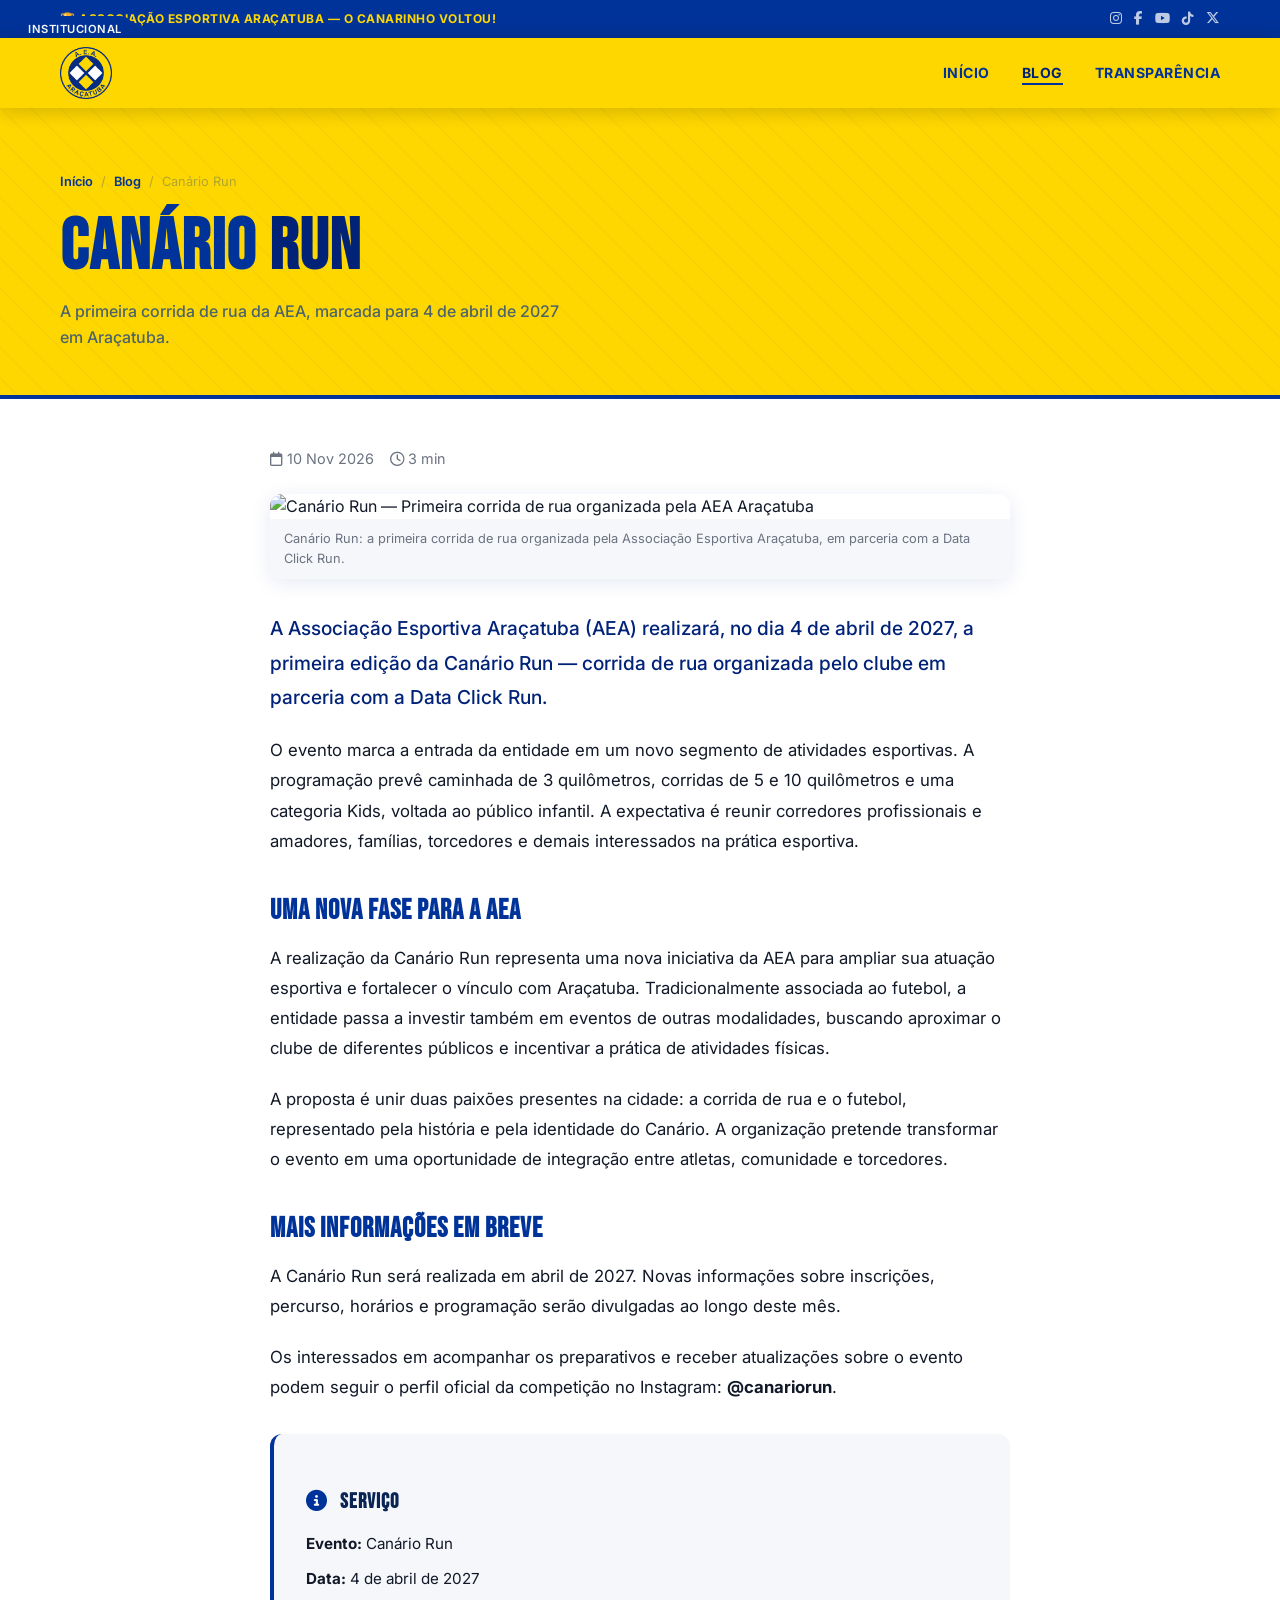
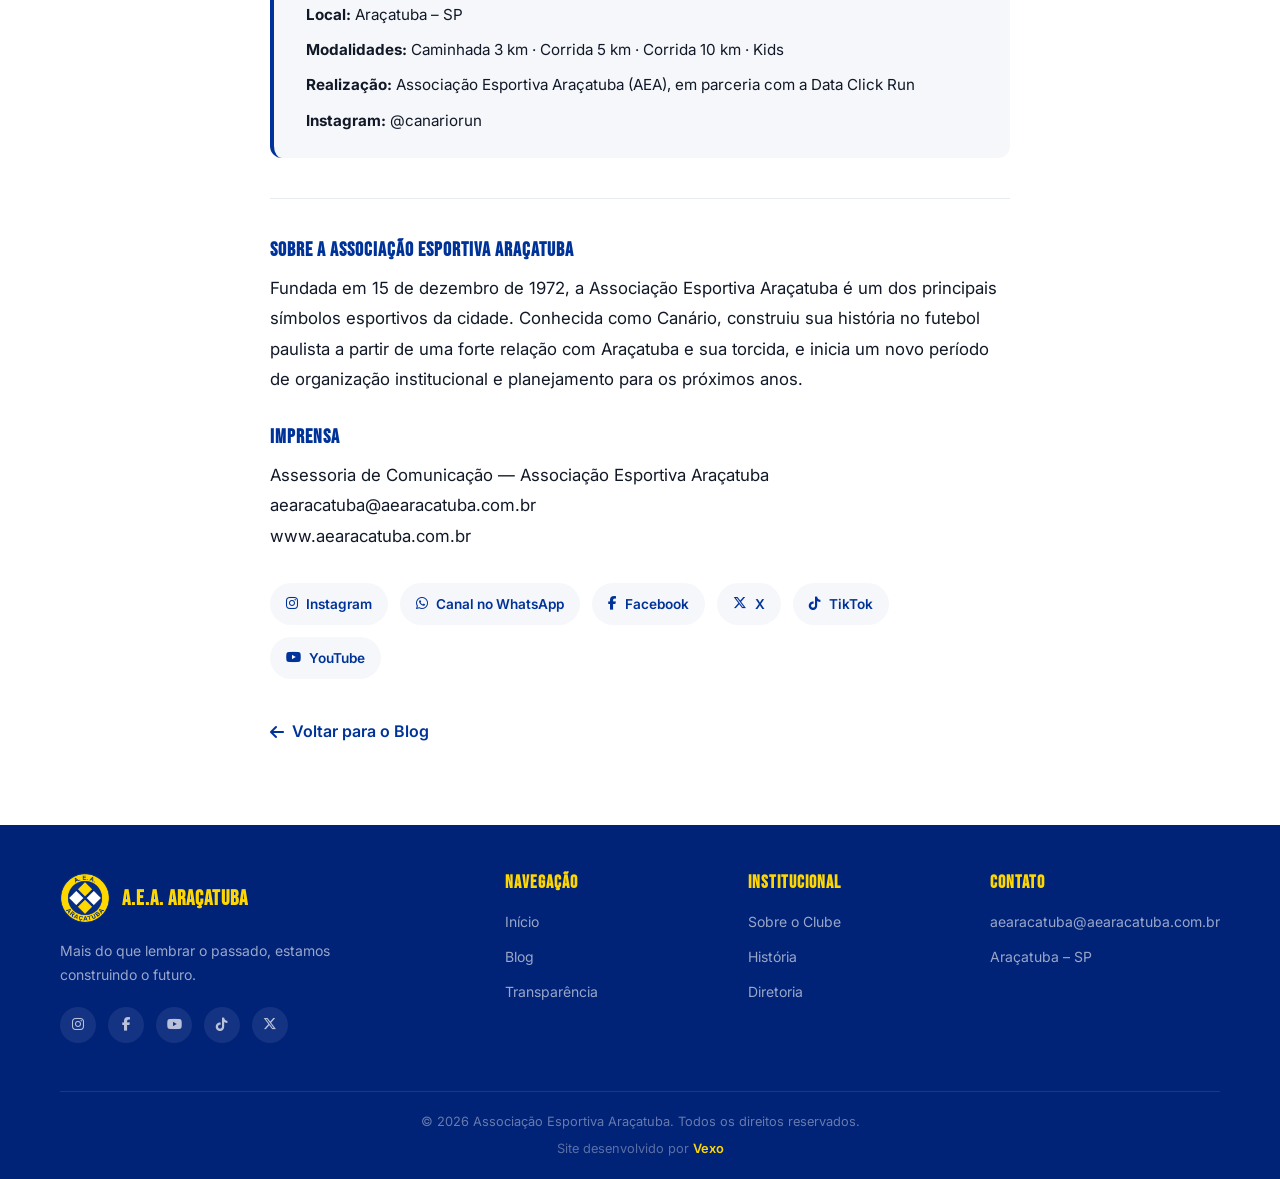
==== aea-canario-run-2027.html @ e13e762c "Add files via upload" ====
<!DOCTYPE html>
<html lang="pt-BR">
<head>
  <meta charset="UTF-8" />
  <meta name="viewport" content="width=device-width, initial-scale=1.0" />
  <title>AEA anuncia a Canário Run, primeira corrida de rua do clube, marcada para abril de 2027 – AEA Araçatuba</title>
  <meta name="description" content="A Associação Esportiva Araçatuba realizará, no dia 4 de abril de 2027, a primeira edição da Canário Run, corrida de rua organizada pelo clube em parceria com a Data Click Run." />
  <link rel="icon" type="image/png" href="assets/logo.png" />
  <link rel="stylesheet" href="css/style.css" />
  <link rel="stylesheet" href="https://cdnjs.cloudflare.com/ajax/libs/font-awesome/6.5.0/css/all.min.css" />

  <meta property="og:type" content="article" />
  <meta property="og:title" content="AEA anuncia a Canário Run, primeira corrida de rua do clube, marcada para abril de 2027" />
  <meta property="og:description" content="A Associação Esportiva Araçatuba realizará, no dia 4 de abril de 2027, a primeira edição da Canário Run, corrida de rua organizada pelo clube em parceria com a Data Click Run." />
  <meta property="og:image" content="assets/blog/canario-run-logo.webp" />
  <meta property="og:url" content="https://aearacatuba.com.br/aea-canario-run-2027.html" />
</head>
<body>

<div class="topbar">
  <div class="container">
    <p class="topbar-text">🏆 Associação Esportiva Araçatuba — O Canarinho Voltou!</p>
    <div class="social-links">
      <a href="https://www.instagram.com/aearacatubaofc/" target="_blank" rel="noopener" aria-label="Instagram"><i class="fab fa-instagram"></i></a>
      <a href="https://www.facebook.com/aearacatubaofc/" target="_blank" rel="noopener" aria-label="Facebook"><i class="fab fa-facebook-f"></i></a>
      <a href="https://www.youtube.com/@AEATVOficial" target="_blank" rel="noopener" aria-label="YouTube"><i class="fab fa-youtube"></i></a>
      <a href="https://www.tiktok.com/@aearacatubaofc" target="_blank" rel="noopener" aria-label="TikTok"><i class="fab fa-tiktok"></i></a>
      <a href="https://x.com/aearacatubaofc" target="_blank" rel="noopener" aria-label="X / Twitter"><i class="fab fa-x-twitter"></i></a>
    </div>
  </div>
</div>

<nav class="navbar">
  <div class="container nav-inner">
    <a href="index.html" class="nav-logo">
      <img src="assets/logo.png" alt="AEA Araçatuba" />
    </a>
    <ul class="nav-links">
      <li><a href="index.html">Início</a></li>
      <li><a href="blog.html" class="active">Blog</a></li>
      <li><a href="transparencia.html">Transparência</a></li>
    </ul>
    <button class="hamburger" aria-label="Menu">
      <span></span><span></span><span></span>
    </button>
  </div>
  <div class="mobile-nav">
    <div class="container">
      <a href="index.html">Início</a>
      <a href="blog.html">Blog</a>
      <a href="transparencia.html">Transparência</a>
    </div>
  </div>
</nav>

<div class="page-banner">
  <div class="page-banner-pattern"></div>
  <div class="container page-banner-content">
    <nav class="page-banner-breadcrumb" aria-label="Breadcrumb">
      <a href="index.html">Início</a>
      <span>/</span>
      <a href="blog.html">Blog</a>
      <span>/</span>
      <span>Canário Run</span>
    </nav>
    <h1>Canário <em>Run</em></h1>
    <p>A primeira corrida de rua da AEA, marcada para 4 de abril de 2027 em Araçatuba.</p>
  </div>
</div>

<div class="blog-post-page">
  <div class="container blog-post-layout">

    <article class="blog-post">

      <div class="blog-post-meta">
        <span class="blog-card-tag">Institucional</span>
        <span><i class="far fa-calendar"></i> 10 Nov 2026</span>
        <span><i class="far fa-clock"></i> 3 min</span>
      </div>

      <figure class="blog-post-cover">
        <img src="assets/blog/canario-run-logo.webp" alt="Canário Run — Primeira corrida de rua organizada pela AEA Araçatuba" />
        <figcaption>Canário Run: a primeira corrida de rua organizada pela Associação Esportiva Araçatuba, em parceria com a Data Click Run.</figcaption>
      </figure>

      <div class="blog-post-content">

        <p class="blog-post-lead">A Associação Esportiva Araçatuba (AEA) realizará, no dia 4 de abril de 2027, a primeira edição da Canário Run — corrida de rua organizada pelo clube em parceria com a Data Click Run.</p>

        <p>O evento marca a entrada da entidade em um novo segmento de atividades esportivas. A programação prevê caminhada de 3 quilômetros, corridas de 5 e 10 quilômetros e uma categoria Kids, voltada ao público infantil. A expectativa é reunir corredores profissionais e amadores, famílias, torcedores e demais interessados na prática esportiva.</p>

        <h2>Uma nova fase para a AEA</h2>

        <p>A realização da Canário Run representa uma nova iniciativa da AEA para ampliar sua atuação esportiva e fortalecer o vínculo com Araçatuba. Tradicionalmente associada ao futebol, a entidade passa a investir também em eventos de outras modalidades, buscando aproximar o clube de diferentes públicos e incentivar a prática de atividades físicas.</p>

        <p>A proposta é unir duas paixões presentes na cidade: a corrida de rua e o futebol, representado pela história e pela identidade do Canário. A organização pretende transformar o evento em uma oportunidade de integração entre atletas, comunidade e torcedores.</p>

        <h2>Mais informações em breve</h2>

        <p>A Canário Run será realizada em abril de 2027. Novas informações sobre inscrições, percurso, horários e programação serão divulgadas ao longo deste mês.</p>

        <p>Os interessados em acompanhar os preparativos e receber atualizações sobre o evento podem seguir o perfil oficial da competição no Instagram: <a href="https://www.instagram.com/canariorun/" target="_blank" rel="noopener"><strong>@canariorun</strong></a>.</p>

        <div style="margin: 2rem 0; padding: 1.5rem 2rem; background: var(--gray-light, #f4f4f8); border-left: 4px solid var(--blue, #0d3b8e); border-radius: var(--radius, 0.5rem);">
          <h3 style="font-family: 'Bebas Neue', sans-serif; font-size: 1.3rem; letter-spacing: 1px; margin-bottom: 1rem; color: var(--navy, #0a2454);"><i class="fas fa-info-circle" style="color: var(--blue, #0d3b8e); margin-right: 0.5rem;"></i> Serviço</h3>
          <ul style="list-style: none; padding: 0; margin: 0; display: flex; flex-direction: column; gap: 0.5rem; font-size: 0.95rem;">
            <li><strong>Evento:</strong> Canário Run</li>
            <li><strong>Data:</strong> 4 de abril de 2027</li>
            <li><strong>Local:</strong> Araçatuba – SP</li>
            <li><strong>Modalidades:</strong> Caminhada 3 km &middot; Corrida 5 km &middot; Corrida 10 km &middot; Kids</li>
            <li><strong>Realização:</strong> Associação Esportiva Araçatuba (AEA), em parceria com a Data Click Run</li>
            <li><strong>Instagram:</strong> <a href="https://www.instagram.com/canariorun/" target="_blank" rel="noopener">@canariorun</a></li>
          </ul>
        </div>

        <hr class="blog-post-divider" />

        <h3>Sobre a Associação Esportiva Araçatuba</h3>
        <p>Fundada em 15 de dezembro de 1972, a Associação Esportiva Araçatuba é um dos principais símbolos esportivos da cidade. Conhecida como Canário, construiu sua história no futebol paulista a partir de uma forte relação com Araçatuba e sua torcida, e inicia um novo período de organização institucional e planejamento para os próximos anos.</p>

        <h3>Imprensa</h3>
        <p>Assessoria de Comunicação — Associação Esportiva Araçatuba<br />
        <a href="mailto:aearacatuba@aearacatuba.com.br">aearacatuba@aearacatuba.com.br</a><br />
        <a href="https://www.aearacatuba.com.br" target="_blank" rel="noopener">www.aearacatuba.com.br</a></p>

        <div class="blog-post-social">
          <a href="https://www.instagram.com/aearacatubaofc/" target="_blank" rel="noopener"><i class="fab fa-instagram"></i> Instagram</a>
          <a href="https://whatsapp.com/channel/0029VbDa82U59PwUUMf97y1V" target="_blank" rel="noopener"><i class="fab fa-whatsapp"></i> Canal no WhatsApp</a>
          <a href="https://www.facebook.com/aearacatubaofc/" target="_blank" rel="noopener"><i class="fab fa-facebook-f"></i> Facebook</a>
          <a href="https://x.com/aearacatubaofc" target="_blank" rel="noopener"><i class="fab fa-x-twitter"></i> X</a>
          <a href="https://www.tiktok.com/@aearacatubaofc" target="_blank" rel="noopener"><i class="fab fa-tiktok"></i> TikTok</a>
          <a href="https://www.youtube.com/@AEATVOficial" target="_blank" rel="noopener"><i class="fab fa-youtube"></i> YouTube</a>
        </div>

      </div>

      <a href="blog.html" class="blog-post-back"><i class="fas fa-arrow-left"></i> Voltar para o Blog</a>

    </article>

  </div>
</div>

<footer class="footer">
  <div class="container">
    <div class="footer-top">
      <div class="footer-brand">
        <div class="footer-brand-logo">
          <img src="assets/logo.png" alt="Logo AEA" />
          <strong>A.E.A. Araçatuba</strong>
        </div>
        <p>Mais do que lembrar o passado, estamos construindo o futuro.</p>
        <div class="footer-social">
          <a href="https://www.instagram.com/aearacatubaofc/" target="_blank" rel="noopener" aria-label="Instagram"><i class="fab fa-instagram"></i></a>
          <a href="https://www.facebook.com/aearacatubaofc/" target="_blank" rel="noopener" aria-label="Facebook"><i class="fab fa-facebook-f"></i></a>
          <a href="https://www.youtube.com/@AEATVOficial" target="_blank" rel="noopener" aria-label="YouTube"><i class="fab fa-youtube"></i></a>
          <a href="https://www.tiktok.com/@aearacatubaofc" target="_blank" rel="noopener" aria-label="TikTok"><i class="fab fa-tiktok"></i></a>
          <a href="https://x.com/aearacatubaofc" target="_blank" rel="noopener" aria-label="X"><i class="fab fa-x-twitter"></i></a>
        </div>
      </div>
      <div class="footer-col">
        <h4>Navegação</h4>
        <ul>
          <li><a href="index.html">Início</a></li>
          <li><a href="blog.html">Blog</a></li>
          <li><a href="transparencia.html">Transparência</a></li>
        </ul>
      </div>
      <div class="footer-col">
        <h4>Institucional</h4>
        <ul>
          <li><a href="#">Sobre o Clube</a></li>
          <li><a href="#">História</a></li>
          <li><a href="#">Diretoria</a></li>
        </ul>
      </div>
      <div class="footer-col">
        <h4>Contato</h4>
        <ul>
          <li><a href="mailto:aearacatuba@aearacatuba.com.br">aearacatuba@aearacatuba.com.br</a></li>
          <li><a href="#">Araçatuba – SP</a></li>
        </ul>
      </div>
    </div>
    <div class="footer-bottom">
      <p>© 2026 Associação Esportiva Araçatuba. Todos os direitos reservados.</p>
      <p class="vexo-credit">Site desenvolvido por <a href="https://byvexo.com.br/" target="_blank" rel="noopener">Vexo</a></p>
    </div>
  </div>
</footer>

<script src="js/main.js"></script>
</body>
</html>
---- css/style.css ----
/* ============================================================
   AEA – Associação Esportiva Araçatuba
   Mobile-first stylesheet — yellow-dominant theme
   ============================================================ */

@import url('https://fonts.googleapis.com/css2?family=Bebas+Neue&family=Inter:wght@400;500;600;700&display=swap');

/* ── Variables ─────────────────────────────────────────────── */
:root {
  --yellow: #FFD700;
  --yellow-dark: #e6c200;
  --yellow-light: #fff3b0;
  --blue: #003399;
  --blue-dark: #002277;
  --blue-light: #0044cc;
  --white: #ffffff;
  --gray-light: #f5f7fa;
  --gray: #e8ecf0;
  --text: #111827;
  --text-muted: #6b7280;
  --radius: 12px;
  --radius-sm: 6px;
  --shadow: 0 4px 20px rgba(0,51,153,0.10);
  --shadow-lg: 0 8px 40px rgba(0,51,153,0.18);
  --transition: 0.25s ease;
}

/* ── Reset ─────────────────────────────────────────────────── */
*, *::before, *::after { box-sizing: border-box; margin: 0; padding: 0; }
html { scroll-behavior: smooth; font-size: 16px; }
body {
  font-family: 'Inter', sans-serif;
  color: var(--text);
  background: var(--white);
  line-height: 1.6;
  overflow-x: hidden;
}
img { max-width: 100%; display: block; }
a { text-decoration: none; color: inherit; }
ul { list-style: none; }
button { cursor: pointer; border: none; background: none; font-family: inherit; }

/* ── Typography ────────────────────────────────────────────── */
h1, h2, h3, h4 {
  font-family: 'Bebas Neue', sans-serif;
  letter-spacing: 1px;
  line-height: 1.1;
}

/* ── Utilities ─────────────────────────────────────────────── */
.container { width: 100%; max-width: 1200px; margin: 0 auto; padding: 0 1.25rem; }

.section-title {
  font-family: 'Bebas Neue', sans-serif;
  font-size: clamp(2rem, 5vw, 3rem);
  color: var(--blue);
  position: relative;
  display: inline-block;
}
.section-title::after {
  content: '';
  display: block;
  width: 60px;
  height: 4px;
  background: var(--yellow);
  margin-top: 8px;
  border-radius: 2px;
}
.section-title.light { color: var(--white); }
.section-title.light::after { background: var(--yellow); }
.section-title.on-yellow { color: var(--blue); }
.section-title.on-yellow::after { background: var(--blue); }

.btn {
  display: inline-flex;
  align-items: center;
  gap: 0.5rem;
  padding: 0.75rem 1.75rem;
  border-radius: var(--radius-sm);
  font-weight: 700;
  font-size: 0.875rem;
  letter-spacing: 0.5px;
  text-transform: uppercase;
  transition: all var(--transition);
}
.btn-blue {
  background: var(--blue);
  color: var(--white);
}
.btn-blue:hover { background: var(--blue-dark); transform: translateY(-2px); box-shadow: 0 6px 20px rgba(0,51,153,0.3); }
.btn-outline-blue {
  border: 2px solid var(--blue);
  color: var(--blue);
  background: transparent;
}
.btn-outline-blue:hover { background: var(--blue); color: var(--white); transform: translateY(-2px); }
.btn-yellow {
  background: var(--yellow);
  color: var(--blue);
}
.btn-yellow:hover { background: var(--yellow-dark); transform: translateY(-2px); box-shadow: 0 6px 20px rgba(255,215,0,0.4); }
.btn-outline-white {
  border: 2px solid rgba(255,255,255,0.6);
  color: var(--white);
  background: transparent;
}
.btn-outline-white:hover { background: rgba(255,255,255,0.15); border-color: var(--white); }

/* ── Top Bar ───────────────────────────────────────────────── */
.topbar {
  background: var(--blue);
  padding: 0.5rem 0;
  display: none;
}
.topbar .container {
  display: flex;
  align-items: center;
  justify-content: space-between;
  gap: 1rem;
}
.topbar-text {
  font-size: 0.75rem;
  font-weight: 700;
  color: var(--yellow);
  text-transform: uppercase;
  letter-spacing: 0.5px;
}
.social-links { display: flex; gap: 0.75rem; }
.social-links a {
  color: rgba(255,255,255,0.75);
  font-size: 0.85rem;
  transition: color var(--transition);
}
.social-links a:hover { color: var(--yellow); }
@media (min-width: 768px) { .topbar { display: block; } }

/* ── Navigation ────────────────────────────────────────────── */
.navbar {
  background: var(--yellow);
  position: sticky;
  top: 0;
  z-index: 1000;
  box-shadow: 0 2px 20px rgba(0,51,153,0.15);
}
.nav-inner {
  display: flex;
  align-items: center;
  justify-content: space-between;
  height: 70px;
}
.nav-logo {
  display: flex;
  align-items: center;
  gap: 0.5rem;
}
.nav-logo img {
  height: 52px;
  width: 52px;
  object-fit: contain;
  flex-shrink: 0;
}
.nav-links {
  display: none;
  align-items: center;
  gap: 2rem;
}
.nav-links a {
  color: var(--blue);
  font-weight: 700;
  font-size: 0.875rem;
  text-transform: uppercase;
  letter-spacing: 0.5px;
  transition: color var(--transition);
  position: relative;
  padding-bottom: 2px;
}
.nav-links a::after {
  content: '';
  position: absolute;
  bottom: -2px;
  left: 0;
  width: 0;
  height: 2px;
  background: var(--blue);
  transition: width var(--transition);
}
.nav-links a:hover::after, .nav-links a.active::after { width: 100%; }
.nav-links a.active { color: var(--blue-dark); }

.hamburger {
  display: flex;
  flex-direction: column;
  gap: 5px;
  padding: 8px;
  cursor: pointer;
}
.hamburger span {
  display: block;
  width: 24px;
  height: 2px;
  background: var(--blue);
  border-radius: 2px;
  transition: all var(--transition);
}
.hamburger.open span:nth-child(1) { transform: translateY(7px) rotate(45deg); }
.hamburger.open span:nth-child(2) { opacity: 0; }
.hamburger.open span:nth-child(3) { transform: translateY(-7px) rotate(-45deg); }

.mobile-nav {
  display: none;
  background: var(--yellow-dark);
  padding: 0.5rem 0;
  border-top: 2px solid var(--blue);
}
.mobile-nav.open { display: block; }
.mobile-nav a {
  display: block;
  color: var(--blue);
  font-weight: 700;
  font-size: 0.9rem;
  text-transform: uppercase;
  letter-spacing: 0.5px;
  padding: 0.875rem 1.25rem;
  border-bottom: 1px solid rgba(0,51,153,0.1);
  transition: all var(--transition);
}
.mobile-nav a:last-child { border-bottom: none; }
.mobile-nav a:hover, .mobile-nav a.active {
  color: var(--blue-dark);
  padding-left: 2rem;
  background: rgba(0,51,153,0.05);
}

@media (min-width: 768px) {
  .nav-links { display: flex; }
  .hamburger { display: none; }
}

/* ── Hero ──────────────────────────────────────────────────── */
.hero {
  position: relative;
  min-height: 100svh;
  display: flex;
  align-items: center;
  background: var(--yellow);
  overflow: hidden;
}
.hero-bg {
  position: absolute;
  inset: 0;
  background:
    radial-gradient(ellipse at 80% 40%, rgba(0,51,153,0.08) 0%, transparent 55%),
    radial-gradient(ellipse at 10% 90%, rgba(0,34,119,0.05) 0%, transparent 50%),
    var(--yellow);
}
.hero-pattern {
  position: absolute;
  inset: 0;
  background-image:
    repeating-linear-gradient(45deg, rgba(0,51,153,0.04) 0, rgba(0,51,153,0.04) 1px, transparent 1px, transparent 50%);
  background-size: 30px 30px;
}
.hero-shape-1 {
  position: absolute;
  right: -60px;
  top: 50%;
  transform: translateY(-50%) rotate(45deg);
  width: clamp(300px, 45vw, 550px);
  height: clamp(300px, 45vw, 550px);
  background: var(--blue);
  opacity: 0.08;
  border-radius: 50px;
}
.hero-shape-2 {
  position: absolute;
  right: 80px;
  top: 50%;
  transform: translateY(-50%) rotate(45deg);
  width: clamp(180px, 28vw, 320px);
  height: clamp(180px, 28vw, 320px);
  background: var(--blue);
  opacity: 0.05;
  border-radius: 30px;
}
.hero-content {
  position: relative;
  z-index: 2;
  padding-top: 3rem;
  padding-bottom: 5rem;
}
.hero-badge {
  display: inline-flex;
  align-items: center;
  gap: 0.5rem;
  background: rgba(0,51,153,0.12);
  border: 1px solid rgba(0,51,153,0.25);
  border-radius: 100px;
  padding: 0.35rem 1rem;
  margin-bottom: 1.5rem;
}
.hero-badge span {
  font-size: 0.75rem;
  font-weight: 700;
  color: var(--blue);
  text-transform: uppercase;
  letter-spacing: 1px;
}
.hero-badge-dot {
  width: 6px;
  height: 6px;
  background: var(--blue);
  border-radius: 50%;
  animation: pulse 2s infinite;
}
@keyframes pulse {
  0%, 100% { opacity: 1; transform: scale(1); }
  50% { opacity: 0.4; transform: scale(1.4); }
}
.hero h1 {
  font-size: clamp(3.5rem, 11vw, 7.5rem);
  color: var(--blue);
  line-height: 0.92;
  margin-bottom: 1.5rem;
}
.hero h1 em {
  color: var(--blue-dark);
  font-style: normal;
  display: block;
}
.hero-sub {
  font-size: clamp(1rem, 2.5vw, 1.2rem);
  color: rgba(0,51,153,0.75);
  max-width: 480px;
  margin-bottom: 2.5rem;
  font-weight: 500;
  line-height: 1.6;
}
.hero-ctas {
  display: flex;
  flex-wrap: wrap;
  gap: 1rem;
  align-items: center;
}
.hero-logo-float {
  position: absolute;
  right: 5%;
  top: 50%;
  transform: translateY(-50%);
  width: clamp(200px, 32vw, 380px);
  opacity: 0.12;
  display: none;
  animation: floatLogo 4s ease-in-out infinite;
  filter: brightness(0) saturate(100%) invert(13%) sepia(99%) saturate(1200%) hue-rotate(220deg);
}
@keyframes floatLogo {
  0%, 100% { transform: translateY(-50%) translateY(0px); }
  50% { transform: translateY(-50%) translateY(-14px); }
}
.hero-scroll {
  position: absolute;
  bottom: 2rem;
  left: 50%;
  transform: translateX(-50%);
  display: flex;
  flex-direction: column;
  align-items: center;
  gap: 0.5rem;
  color: rgba(0,51,153,0.4);
  font-size: 0.7rem;
  text-transform: uppercase;
  letter-spacing: 1px;
  font-weight: 700;
}
.hero-scroll-line {
  width: 1px;
  height: 40px;
  background: linear-gradient(to bottom, rgba(0,51,153,0.5), transparent);
  animation: scrollDown 2s ease-in-out infinite;
}
@keyframes scrollDown {
  0%, 100% { transform: scaleY(1); opacity: 1; }
  50% { transform: scaleY(0.5); opacity: 0.4; }
}
.hero-title-last {
  display: inline-flex;
  align-items: center;
  gap: 0.5rem;
  line-height: 1;
}
.hero-mascot {
  display: inline-block;
  width: 80px;
  height: 80px;
  object-fit: contain;
  vertical-align: middle;
  margin-left: 0.6rem;
  margin-bottom: 0;
  animation: pulsemascot 1.8s ease-in-out infinite;
  flex-shrink: 0;
}
@keyframes pulsemascot {
  0%, 100% { transform: scale(1); }
  50% { transform: scale(1.12); }
}

@media (min-width: 768px) {
  .hero-logo-float { display: block; }
  .hero-mascot { width: 100px; height: 100px; }
}

/* Gallery real images */
.gallery-item img {
  position: absolute;
  inset: 0;
  width: 100%;
  height: 100%;
  object-fit: cover;
  transition: transform 0.4s ease;
}
.gallery-item:hover img { transform: scale(1.04); }

/* ── Section spacing ───────────────────────────────────────── */
section { padding: 5rem 0; }

/* ── Gallery ───────────────────────────────────────────────── */
.gallery { background: var(--gray-light); }
.gallery-header {
  display: flex;
  align-items: flex-end;
  justify-content: space-between;
  flex-wrap: wrap;
  gap: 1rem;
  margin-bottom: 2.5rem;
}
.gallery-grid {
  display: grid;
  grid-template-columns: repeat(2, 1fr);
  gap: 0.75rem;
}
.gallery-item {
  position: relative;
  border-radius: var(--radius);
  overflow: hidden;
  aspect-ratio: 4/3;
  background: var(--blue);
  cursor: pointer;
}
.gallery-item:first-child {
  grid-column: span 2;
  aspect-ratio: 16/9;
}
.gallery-placeholder {
  position: absolute;
  inset: 0;
  display: flex;
  flex-direction: column;
  align-items: center;
  justify-content: center;
  gap: 0.75rem;
  background: linear-gradient(135deg, var(--blue) 0%, var(--blue-dark) 100%);
}
.gallery-placeholder svg { opacity: 0.3; }
.gallery-placeholder span {
  font-size: 0.75rem;
  color: rgba(255,255,255,0.4);
  font-weight: 600;
  text-transform: uppercase;
  letter-spacing: 0.5px;
}
.gallery-overlay {
  position: absolute;
  inset: 0;
  background: linear-gradient(to top, rgba(255,215,0,0.9) 0%, transparent 60%);
  opacity: 0;
  transition: opacity var(--transition);
  display: flex;
  align-items: flex-end;
  padding: 1.25rem;
}
.gallery-item:hover .gallery-overlay { opacity: 1; }
.gallery-overlay-text {
  color: var(--blue);
  font-family: 'Bebas Neue', sans-serif;
  letter-spacing: 1px;
  font-size: 1.1rem;
}

@media (min-width: 768px) {
  .gallery-grid {
    grid-template-columns: repeat(3, 1fr);
    gap: 1rem;
  }
  .gallery-item:first-child { grid-column: span 2; }
}

/* ── Blog Section ──────────────────────────────────────────── */
.blog-section { background: var(--white); }
.section-header {
  display: flex;
  align-items: flex-end;
  justify-content: space-between;
  flex-wrap: wrap;
  gap: 1rem;
  margin-bottom: 2.5rem;
}
.blog-grid {
  display: grid;
  grid-template-columns: 1fr;
  gap: 1.5rem;
}
.blog-card {
  background: var(--white);
  border-radius: var(--radius);
  overflow: hidden;
  box-shadow: var(--shadow);
  transition: transform var(--transition), box-shadow var(--transition);
  border: 1px solid var(--gray);
}
.blog-card:hover {
  transform: translateY(-4px);
  box-shadow: var(--shadow-lg);
}
.blog-card-img {
  height: 200px;
  background: linear-gradient(135deg, var(--blue) 0%, var(--blue-dark) 100%);
  position: relative;
  overflow: hidden;
}
.blog-card-img-placeholder {
  position: absolute;
  inset: 0;
  display: flex;
  align-items: center;
  justify-content: center;
}
.blog-card-img-placeholder svg { opacity: 0.2; }
.blog-card-tag {
  position: absolute;
  top: 1rem;
  left: 1rem;
  background: var(--yellow);
  color: var(--blue);
  font-size: 0.7rem;
  font-weight: 800;
  text-transform: uppercase;
  letter-spacing: 0.5px;
  padding: 0.25rem 0.6rem;
  border-radius: 4px;
}
.blog-card-body { padding: 1.25rem; }
.blog-card-meta {
  display: flex;
  align-items: center;
  gap: 0.75rem;
  margin-bottom: 0.75rem;
  font-size: 0.8rem;
  color: var(--text-muted);
  flex-wrap: wrap;
}
.blog-card-meta span { display: flex; align-items: center; gap: 0.3rem; }
.blog-card h3 {
  font-family: 'Bebas Neue', sans-serif;
  font-size: 1.4rem;
  color: var(--blue);
  margin-bottom: 0.5rem;
  letter-spacing: 0.5px;
  line-height: 1.2;
}
.blog-card p {
  font-size: 0.875rem;
  color: var(--text-muted);
  line-height: 1.6;
  margin-bottom: 1rem;
  display: -webkit-box;
  -webkit-line-clamp: 3;
  -webkit-box-orient: vertical;
  overflow: hidden;
}
.blog-card-link {
  display: inline-flex;
  align-items: center;
  gap: 0.4rem;
  font-size: 0.8rem;
  font-weight: 700;
  color: var(--blue);
  text-transform: uppercase;
  letter-spacing: 0.5px;
  transition: gap var(--transition), color var(--transition);
}
.blog-card-link:hover { gap: 0.75rem; color: var(--blue-light); }

@media (min-width: 640px) { .blog-grid { grid-template-columns: repeat(2, 1fr); } }
@media (min-width: 1024px) { .blog-grid { grid-template-columns: repeat(3, 1fr); } }

/* ── Transparency Section (home) ───────────────────────────── */
.transparency-section {
  background: var(--blue);
  position: relative;
  overflow: hidden;
}
.transparency-section::before {
  content: '';
  position: absolute;
  top: -100px;
  right: -100px;
  width: 400px;
  height: 400px;
  border-radius: 50%;
  background: rgba(255,215,0,0.06);
}
.transparency-section::after {
  content: '';
  position: absolute;
  bottom: -60px;
  left: -60px;
  width: 250px;
  height: 250px;
  border-radius: 50%;
  background: rgba(255,215,0,0.04);
}
.transparency-inner {
  position: relative;
  z-index: 1;
  display: grid;
  grid-template-columns: 1fr;
  gap: 3rem;
  align-items: center;
}
.transparency-text p {
  color: rgba(255,255,255,0.75);
  font-size: 1rem;
  margin-top: 1rem;
  margin-bottom: 2rem;
  max-width: 480px;
}
.transparency-cards {
  display: grid;
  grid-template-columns: 1fr;
  gap: 1rem;
}
.transparency-card {
  background: rgba(255,255,255,0.07);
  border: 1px solid rgba(255,215,0,0.2);
  border-radius: var(--radius);
  padding: 1.25rem;
  display: flex;
  align-items: flex-start;
  gap: 1rem;
  transition: all var(--transition);
}
.transparency-card:hover {
  background: rgba(255,255,255,0.12);
  border-color: rgba(255,215,0,0.4);
  transform: translateX(4px);
}
.transparency-card-icon {
  width: 44px;
  height: 44px;
  background: var(--yellow);
  border-radius: var(--radius-sm);
  display: flex;
  align-items: center;
  justify-content: center;
  flex-shrink: 0;
  color: var(--blue);
  font-size: 1.1rem;
}
.transparency-card-text strong {
  display: block;
  color: var(--white);
  font-size: 0.9rem;
  font-weight: 700;
  margin-bottom: 0.25rem;
}
.transparency-card-text span {
  font-size: 0.8rem;
  color: rgba(255,255,255,0.55);
  line-height: 1.4;
}

@media (min-width: 640px) { .transparency-cards { grid-template-columns: repeat(2, 1fr); } }
@media (min-width: 1024px) { .transparency-inner { grid-template-columns: 1fr 1fr; } }

/* ── Footer ────────────────────────────────────────────────── */
.footer {
  background: var(--blue-dark);
  color: var(--white);
  padding: 3rem 0 0;
}
.footer-top {
  display: grid;
  grid-template-columns: 1fr;
  gap: 2.5rem;
  padding-bottom: 3rem;
  border-bottom: 1px solid rgba(255,255,255,0.1);
}
.footer-brand { max-width: 300px; }
.footer-brand-logo {
  display: flex;
  align-items: center;
  gap: 0.75rem;
  margin-bottom: 1rem;
}
.footer-brand-logo img { height: 50px; width: 50px; object-fit: contain; }
.footer-brand-logo strong {
  font-family: 'Bebas Neue', sans-serif;
  font-size: 1.3rem;
  color: var(--yellow);
  letter-spacing: 1px;
}
.footer-brand p {
  font-size: 0.875rem;
  color: rgba(255,255,255,0.6);
  line-height: 1.7;
  margin-bottom: 1.25rem;
}
.footer-social { display: flex; gap: 0.75rem; }
.footer-social a {
  width: 36px;
  height: 36px;
  background: rgba(255,255,255,0.08);
  border-radius: 50%;
  display: flex;
  align-items: center;
  justify-content: center;
  color: rgba(255,255,255,0.7);
  font-size: 0.85rem;
  transition: all var(--transition);
}
.footer-social a:hover { background: var(--yellow); color: var(--blue); }
.footer-col h4 {
  font-family: 'Bebas Neue', sans-serif;
  font-size: 1.1rem;
  color: var(--yellow);
  letter-spacing: 1px;
  margin-bottom: 1rem;
}
.footer-col ul li { margin-bottom: 0.6rem; }
.footer-col ul li a {
  font-size: 0.875rem;
  color: rgba(255,255,255,0.6);
  transition: color var(--transition);
}
.footer-col ul li a:hover { color: var(--yellow); }
.footer-bottom {
  padding: 1.25rem 0;
  display: flex;
  flex-direction: column;
  align-items: center;
  gap: 0.4rem;
  text-align: center;
}
.footer-bottom p {
  font-size: 0.8rem;
  color: rgba(255,255,255,0.4);
}
.footer-bottom .vexo-credit {
  font-size: 0.8rem;
  color: rgba(255,255,255,0.35);
}
.footer-bottom .vexo-credit a {
  color: var(--yellow);
  font-weight: 600;
  transition: opacity var(--transition);
}
.footer-bottom .vexo-credit a:hover { opacity: 0.8; }

@media (min-width: 640px) { .footer-top { grid-template-columns: repeat(2, 1fr); } }
@media (min-width: 1024px) { .footer-top { grid-template-columns: 2fr 1fr 1fr 1fr; } }

/* ── Page Banner ───────────────────────────────────────────── */
.page-banner {
  background: var(--yellow);
  padding: 4rem 0 3rem;
  position: relative;
  overflow: hidden;
}
.page-banner::after {
  content: '';
  position: absolute;
  bottom: 0;
  left: 0;
  right: 0;
  height: 4px;
  background: var(--blue);
}
.page-banner-pattern {
  position: absolute;
  inset: 0;
  background-image: repeating-linear-gradient(45deg, rgba(0,51,153,0.04) 0, rgba(0,51,153,0.04) 1px, transparent 1px, transparent 50%);
  background-size: 30px 30px;
}
.page-banner-content { position: relative; z-index: 1; }
.page-banner-breadcrumb {
  display: flex;
  align-items: center;
  gap: 0.5rem;
  margin-bottom: 1rem;
  font-size: 0.8rem;
  color: rgba(0,51,153,0.5);
}
.page-banner-breadcrumb a { color: var(--blue); font-weight: 600; }
.page-banner-breadcrumb span { color: rgba(0,51,153,0.3); }
.page-banner h1 { font-size: clamp(2.5rem, 6vw, 4.5rem); color: var(--blue); }
.page-banner h1 em { color: var(--blue-dark); font-style: normal; }
.page-banner p {
  color: rgba(0,51,153,0.7);
  font-size: 1rem;
  margin-top: 0.75rem;
  max-width: 500px;
  font-weight: 500;
}

.blog-page-grid { padding: 4rem 0; }
.blog-page-grid .blog-grid { gap: 2rem; }

/* ── Transparency Page ─────────────────────────────────────── */
.transp-content { padding: 4rem 0; }
.transp-intro { max-width: 700px; margin-bottom: 3rem; }
.transp-intro p {
  color: var(--text-muted);
  font-size: 1rem;
  line-height: 1.8;
  margin-top: 1rem;
}
.transp-categories {
  display: grid;
  grid-template-columns: 1fr;
  gap: 1.5rem;
  margin-bottom: 3rem;
}
.transp-category {
  border: 1px solid var(--gray);
  border-radius: var(--radius);
  overflow: hidden;
}
.transp-category-header {
  background: var(--blue);
  padding: 1.25rem 1.5rem;
  display: flex;
  align-items: center;
  gap: 0.75rem;
}
.transp-category-icon {
  width: 36px;
  height: 36px;
  background: var(--yellow);
  border-radius: var(--radius-sm);
  display: flex;
  align-items: center;
  justify-content: center;
  color: var(--blue);
  font-size: 1rem;
  flex-shrink: 0;
}
.transp-category-header h3 {
  font-family: 'Bebas Neue', sans-serif;
  font-size: 1.25rem;
  color: var(--white);
  letter-spacing: 0.5px;
}
.transp-category-body { padding: 1.25rem 1.5rem; }
.doc-list { display: flex; flex-direction: column; gap: 0.5rem; }
.doc-item {
  display: flex;
  align-items: center;
  gap: 0.75rem;
  padding: 0.875rem 1rem;
  background: var(--gray-light);
  border-radius: var(--radius-sm);
  transition: all var(--transition);
  cursor: pointer;
  text-decoration: none;
  color: inherit;
}
.doc-item:hover { background: var(--gray); transform: translateX(4px); }
.doc-icon {
  width: 36px;
  height: 36px;
  background: var(--blue);
  border-radius: 6px;
  display: flex;
  align-items: center;
  justify-content: center;
  color: var(--yellow);
  font-size: 0.85rem;
  flex-shrink: 0;
}
.doc-info { flex: 1; min-width: 0; }
.doc-info strong {
  display: block;
  font-size: 0.875rem;
  font-weight: 600;
  color: var(--text);
  white-space: nowrap;
  overflow: hidden;
  text-overflow: ellipsis;
}
.doc-info span { font-size: 0.75rem; color: var(--text-muted); }
.doc-badge {
  font-size: 0.7rem;
  font-weight: 700;
  text-transform: uppercase;
  padding: 0.2rem 0.5rem;
  border-radius: 4px;
  background: rgba(0,51,153,0.1);
  color: var(--blue);
  white-space: nowrap;
  flex-shrink: 0;
}
.doc-badge.new { background: rgba(0,160,0,0.1); color: #007a00; }
.transp-empty {
  text-align: center;
  padding: 2.5rem 1rem;
  color: var(--text-muted);
}
.transp-empty svg { margin: 0 auto 1rem; opacity: 0.2; }
.transp-empty p { font-size: 0.875rem; }
.transp-notice {
  background: rgba(0,51,153,0.06);
  border: 1px solid rgba(0,51,153,0.15);
  border-radius: var(--radius);
  padding: 1.25rem 1.5rem;
  display: flex;
  align-items: flex-start;
  gap: 0.75rem;
  margin-bottom: 2rem;
}
.transp-notice-icon { color: var(--blue); font-size: 1.2rem; flex-shrink: 0; margin-top: 2px; }
.transp-notice p { font-size: 0.875rem; color: var(--text); line-height: 1.6; }
.transp-notice strong { color: var(--blue); }
.transp-cta {
  background: var(--blue);
  border-radius: var(--radius);
  padding: 3rem 2rem;
  text-align: center;
  position: relative;
  overflow: hidden;
}
.transp-cta::before {
  content: '';
  position: absolute;
  top: -50px; right: -50px;
  width: 200px; height: 200px;
  border-radius: 50%;
  background: rgba(255,215,0,0.06);
}

@media (min-width: 768px) { .transp-categories { grid-template-columns: repeat(2, 1fr); } }
@media (min-width: 1200px) { .transp-categories { grid-template-columns: repeat(3, 1fr); } }

/* ── View All link ─────────────────────────────────────────── */
.view-all {
  display: inline-flex;
  align-items: center;
  gap: 0.4rem;
  font-size: 0.8rem;
  font-weight: 700;
  color: var(--blue);
  text-transform: uppercase;
  letter-spacing: 0.5px;
  transition: gap var(--transition);
}
.view-all:hover { gap: 0.75rem; }
.view-all.light { color: var(--yellow); }
.view-all.light:hover { gap: 0.75rem; }

/* ── Section label ─────────────────────────────────────────── */
.section-label {
  font-size: 0.8rem;
  font-weight: 700;
  text-transform: uppercase;
  letter-spacing: 1px;
  margin-bottom: 0.4rem;
}
.section-label.blue { color: var(--blue); opacity: 0.6; }
.section-label.yellow { color: var(--yellow); }

/* ── Animations ────────────────────────────────────────────── */
.fade-up {
  opacity: 0;
  transform: translateY(28px);
  transition: opacity 0.6s ease, transform 0.6s ease;
}
.fade-up.visible { opacity: 1; transform: translateY(0); }
.fade-up:nth-child(2) { transition-delay: 0.08s; }
.fade-up:nth-child(3) { transition-delay: 0.16s; }
.fade-up:nth-child(4) { transition-delay: 0.24s; }
.fade-up:nth-child(5) { transition-delay: 0.32s; }
.fade-up:nth-child(6) { transition-delay: 0.40s; }

/* ── Lightbox ──────────────────────────────────────────────── */
.lightbox {
  display: none;
  position: fixed;
  inset: 0;
  background: rgba(0,0,0,0.88);
  z-index: 9999;
  align-items: center;
  justify-content: center;
  padding: 1rem;
}
.lightbox.open { display: flex; }
.lightbox-content {
  background: var(--blue-dark);
  border-radius: var(--radius);
  padding: 2.5rem;
  text-align: center;
  color: var(--white);
  max-width: 380px;
  width: 100%;
}
.lightbox-close {
  position: absolute;
  top: 1rem;
  right: 1rem;
  color: var(--white);
  font-size: 1.25rem;
  cursor: pointer;
  width: 40px;
  height: 40px;
  display: flex;
  align-items: center;
  justify-content: center;
  border-radius: 50%;
  background: rgba(255,255,255,0.1);
  transition: background var(--transition);
}
.lightbox-close:hover { background: rgba(255,255,255,0.2); }

/* ── Mobile ────────────────────────────────────────────────── */
@media (max-width: 767px) {
  .section-header { flex-direction: column; align-items: flex-start; gap: 0.75rem; }
  .gallery-header { flex-direction: column; align-items: flex-start; gap: 0.75rem; }
}

@media (max-width: 639px) {
  /* Base */
  section { padding: 2.5rem 0; }

  /* Hero */
  .hero {
    min-height: auto;
    align-items: flex-start;
  }
  .hero-content {
    padding-top: 2.5rem;
    padding-bottom: 3rem;
  }
  .hero-badge {
    margin-bottom: 1rem;
    font-size: 0.7rem;
  }
  .hero h1 {
    font-size: 2.5rem;
    margin-bottom: 1rem;
  }
  .hero-sub {
    font-size: 0.9rem;
    margin-bottom: 1.75rem;
  }
  .hero-ctas {
    flex-direction: column;
    align-items: stretch;
    gap: 0.75rem;
  }
  .hero-ctas .btn {
    width: 100%;
    justify-content: center;
    padding: 0.875rem 1rem;
  }
  .hero-scroll { display: none; }

  /* Gallery */
  .gallery-grid { gap: 0.5rem; }
  .gallery-item:first-child { aspect-ratio: 4/3; }

  /* Blog */
  .blog-card-meta { gap: 0.5rem; font-size: 0.75rem; }
  .blog-card h3 { font-size: 1.25rem; }
  .blog-card-body { padding: 1rem; }

  /* Transparency */
  .transp-intro { margin-bottom: 1.5rem; }
  .transp-notice { padding: 1rem; flex-direction: column; gap: 0.5rem; }
  .transp-category-body { padding: 0.875rem; }
  .doc-item { padding: 0.75rem 0.75rem; gap: 0.6rem; }
  .doc-icon { width: 30px; height: 30px; font-size: 0.75rem; }
  .doc-info strong { font-size: 0.8rem; }
  .doc-info span { font-size: 0.7rem; }
  .transp-cta { padding: 2rem 1.25rem; }

  /* Transparency home section */
  .transparency-section { padding: 3rem 0; }
  .transparency-card { padding: 1rem; gap: 0.75rem; }
  .transparency-card-icon { width: 38px; height: 38px; }

  /* Footer */
  .footer { padding-top: 2rem; }
  .footer-top { gap: 1.75rem; padding-bottom: 2rem; }
  .footer-brand { max-width: 100%; }
  .footer-col h4 { font-size: 1rem; margin-bottom: 0.75rem; }
  .footer-col ul li { margin-bottom: 0.5rem; }
  .footer-bottom { padding: 1rem 0; }

  /* Page banners */
  .page-banner { padding: 2.5rem 0 2rem; }
  .page-banner h1 { font-size: 2.5rem; }
}

/* ── Single Blog Post ─────────────────────────────────────── */
.blog-post-page { padding: 3rem 0 5rem; }
.blog-post-layout { max-width: 780px; }
.blog-post-meta {
  display: flex; align-items: center; gap: 1rem; flex-wrap: wrap;
  margin-bottom: 1.5rem; color: var(--text-muted); font-size: 0.9rem;
}
.blog-post-meta .blog-card-tag {
  background: var(--blue); color: var(--white); font-weight: 600;
  font-size: 0.7rem; letter-spacing: 0.5px; text-transform: uppercase;
  padding: 0.3rem 0.75rem; border-radius: 999px;
}
.blog-post-cover { margin-bottom: 2rem; border-radius: var(--radius); overflow: hidden; box-shadow: var(--shadow); }
.blog-post-cover img { width: 100%; object-fit: cover; max-height: 520px; }
.blog-post-cover figcaption { padding: 0.6rem 0.9rem; font-size: 0.8rem; color: var(--text-muted); background: var(--gray-light); }
.blog-post-figure { margin: 2rem 0; border-radius: var(--radius); overflow: hidden; box-shadow: var(--shadow); }
.blog-post-figure img { width: 100%; object-fit: cover; max-height: 480px; display: block; }
.blog-post-figure figcaption { padding: 0.6rem 0.9rem; font-size: 0.8rem; color: var(--text-muted); background: var(--gray-light); }
.blog-post-content { font-size: 1.05rem; line-height: 1.8; color: var(--text); }
.blog-post-lead { font-size: 1.2rem; font-weight: 500; color: var(--blue-dark); margin-bottom: 1.5rem; }
.blog-post-content p { margin-bottom: 1.25rem; }
.blog-post-content h2 { color: var(--blue); font-size: 1.75rem; margin: 2.5rem 0 1rem; }
.blog-post-content h3 { color: var(--blue); font-size: 1.25rem; margin: 2rem 0 0.75rem; }
.blog-post-content blockquote {
  border-left: 4px solid var(--yellow); background: var(--gray-light);
  padding: 1rem 1.25rem; margin: 1.5rem 0; font-style: italic; color: var(--blue-dark);
  border-radius: 0 var(--radius-sm) var(--radius-sm) 0;
}
.blog-post-divider { border: none; border-top: 1px solid var(--gray); margin: 2.5rem 0; }
.blog-post-social { display: flex; flex-wrap: wrap; gap: 0.75rem; margin-top: 2rem; }
.blog-post-social a {
  display: inline-flex; align-items: center; gap: 0.5rem;
  padding: 0.55rem 1rem; border-radius: 999px; background: var(--gray-light);
  color: var(--blue); font-size: 0.85rem; font-weight: 600; transition: var(--transition);
}
.blog-post-social a:hover { background: var(--yellow); color: var(--blue-dark); }
.blog-post-back {
  display: inline-flex; align-items: center; gap: 0.5rem;
  margin-top: 2.5rem; font-weight: 600; color: var(--blue);
}
.blog-post-back:hover { color: var(--yellow-dark); }

@media (max-width: 768px) {
  .blog-post-content h2 { font-size: 1.4rem; }
  .blog-post-lead { font-size: 1.05rem; }
  .blog-post-content { font-size: 1rem; }
}
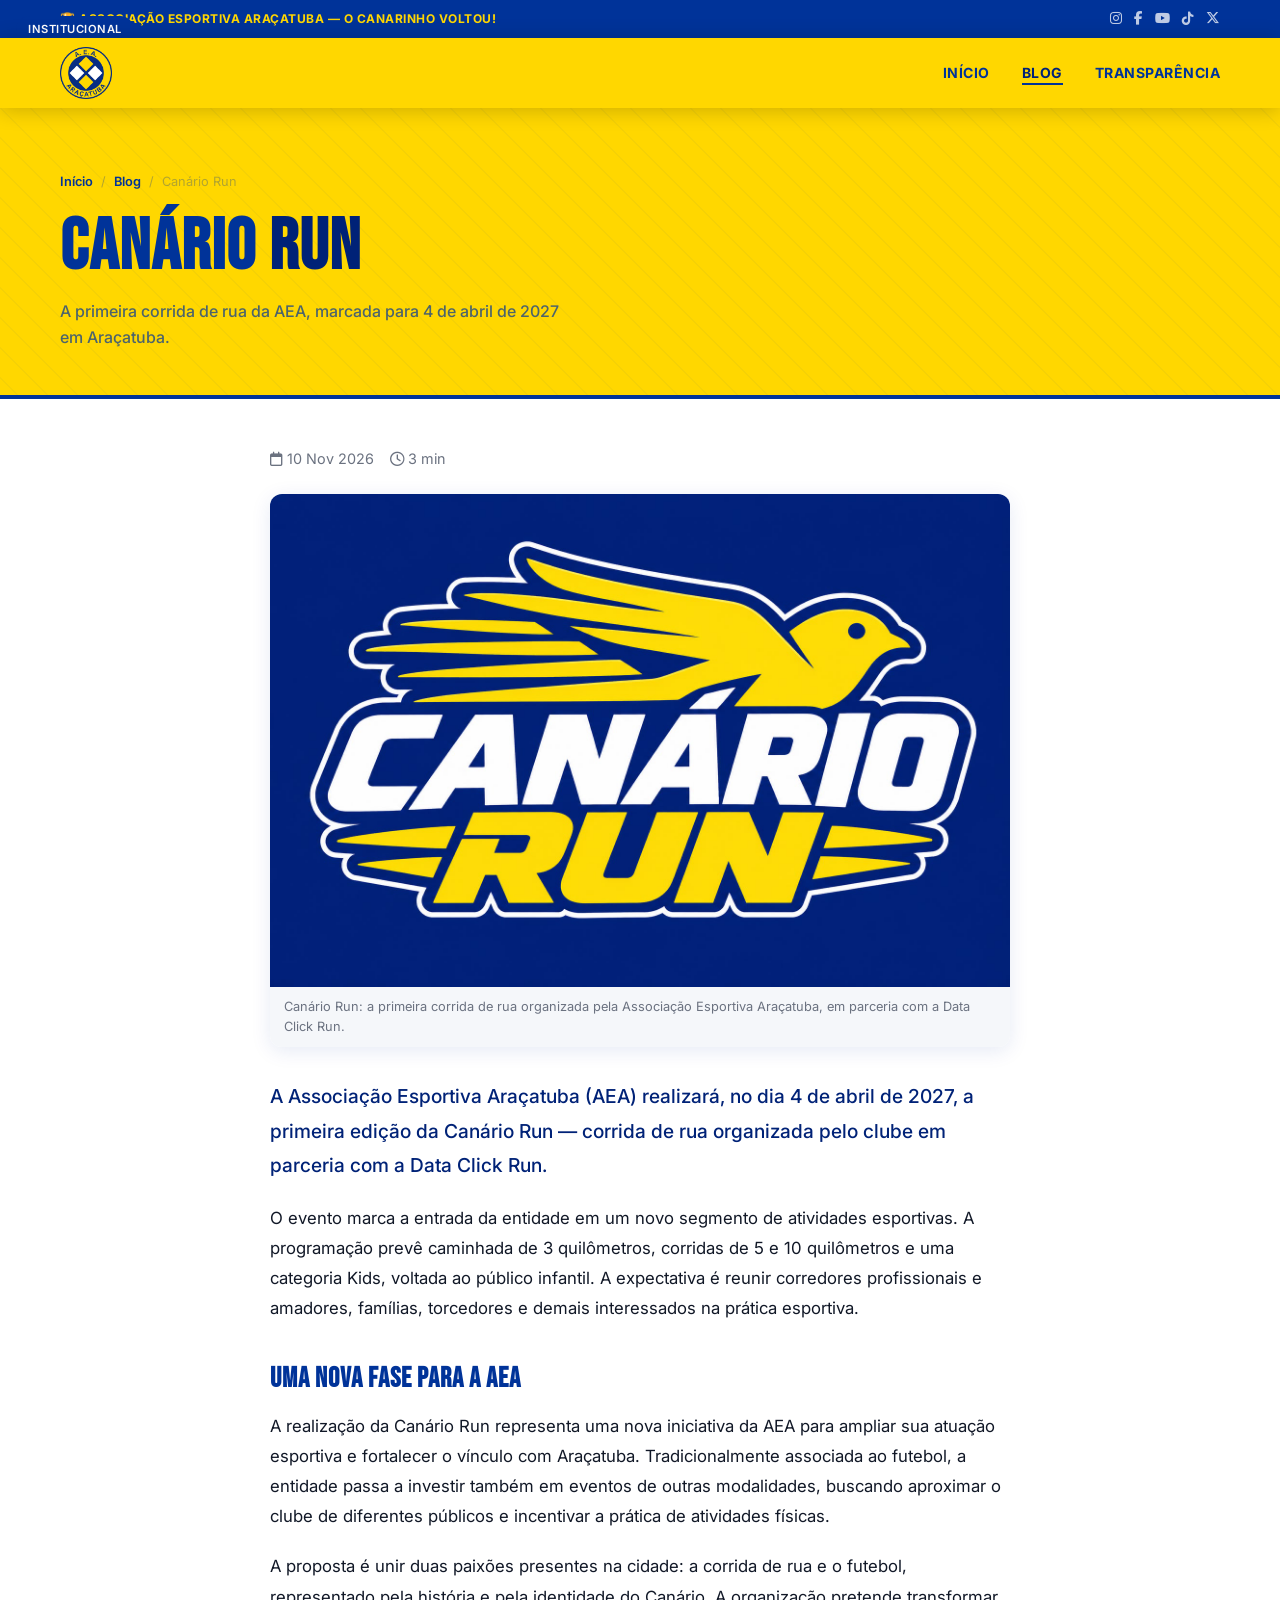
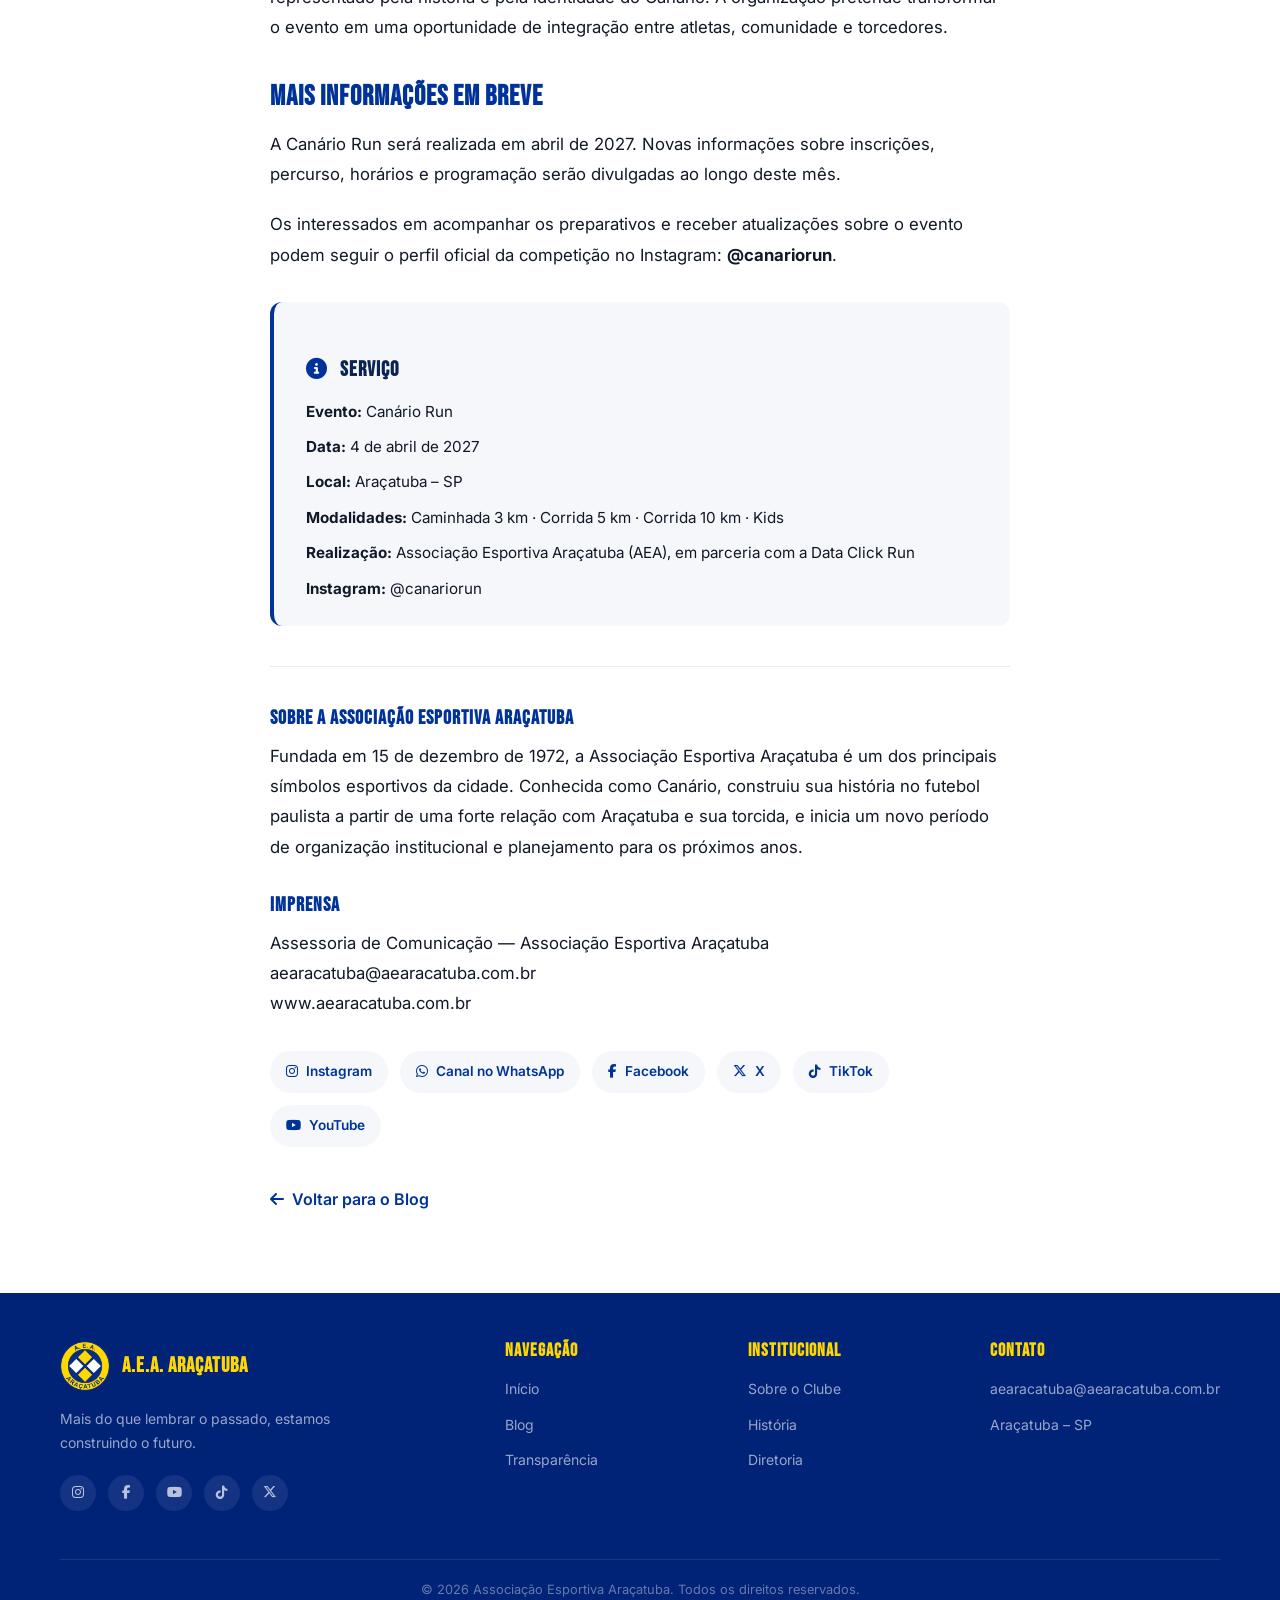
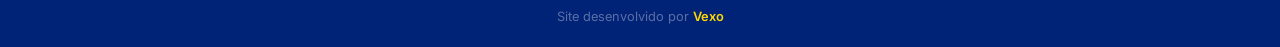
==== commit cfbd3191: "Add files via upload" ====
--- a/aea-canario-run-2027.html
+++ b/aea-canario-run-2027.html
@@ -12,7 +12,7 @@
   <meta property="og:type" content="article" />
   <meta property="og:title" content="AEA anuncia a Canário Run, primeira corrida de rua do clube, marcada para abril de 2027" />
   <meta property="og:description" content="A Associação Esportiva Araçatuba realizará, no dia 4 de abril de 2027, a primeira edição da Canário Run, corrida de rua organizada pelo clube em parceria com a Data Click Run." />
-  <meta property="og:image" content="assets/blog/canario-run-logo.webp" />
+  <meta property="og:image" content="assets/blog/canario-run-logo.jpeg" />
   <meta property="og:url" content="https://aearacatuba.com.br/aea-canario-run-2027.html" />
 </head>
 <body>
@@ -80,7 +80,7 @@
       </div>
 
       <figure class="blog-post-cover">
-        <img src="assets/blog/canario-run-logo.webp" alt="Canário Run — Primeira corrida de rua organizada pela AEA Araçatuba" />
+        <img src="assets/blog/canario-run-logo.jpeg" alt="Canário Run — Primeira corrida de rua organizada pela AEA Araçatuba" />
         <figcaption>Canário Run: a primeira corrida de rua organizada pela Associação Esportiva Araçatuba, em parceria com a Data Click Run.</figcaption>
       </figure>
 
